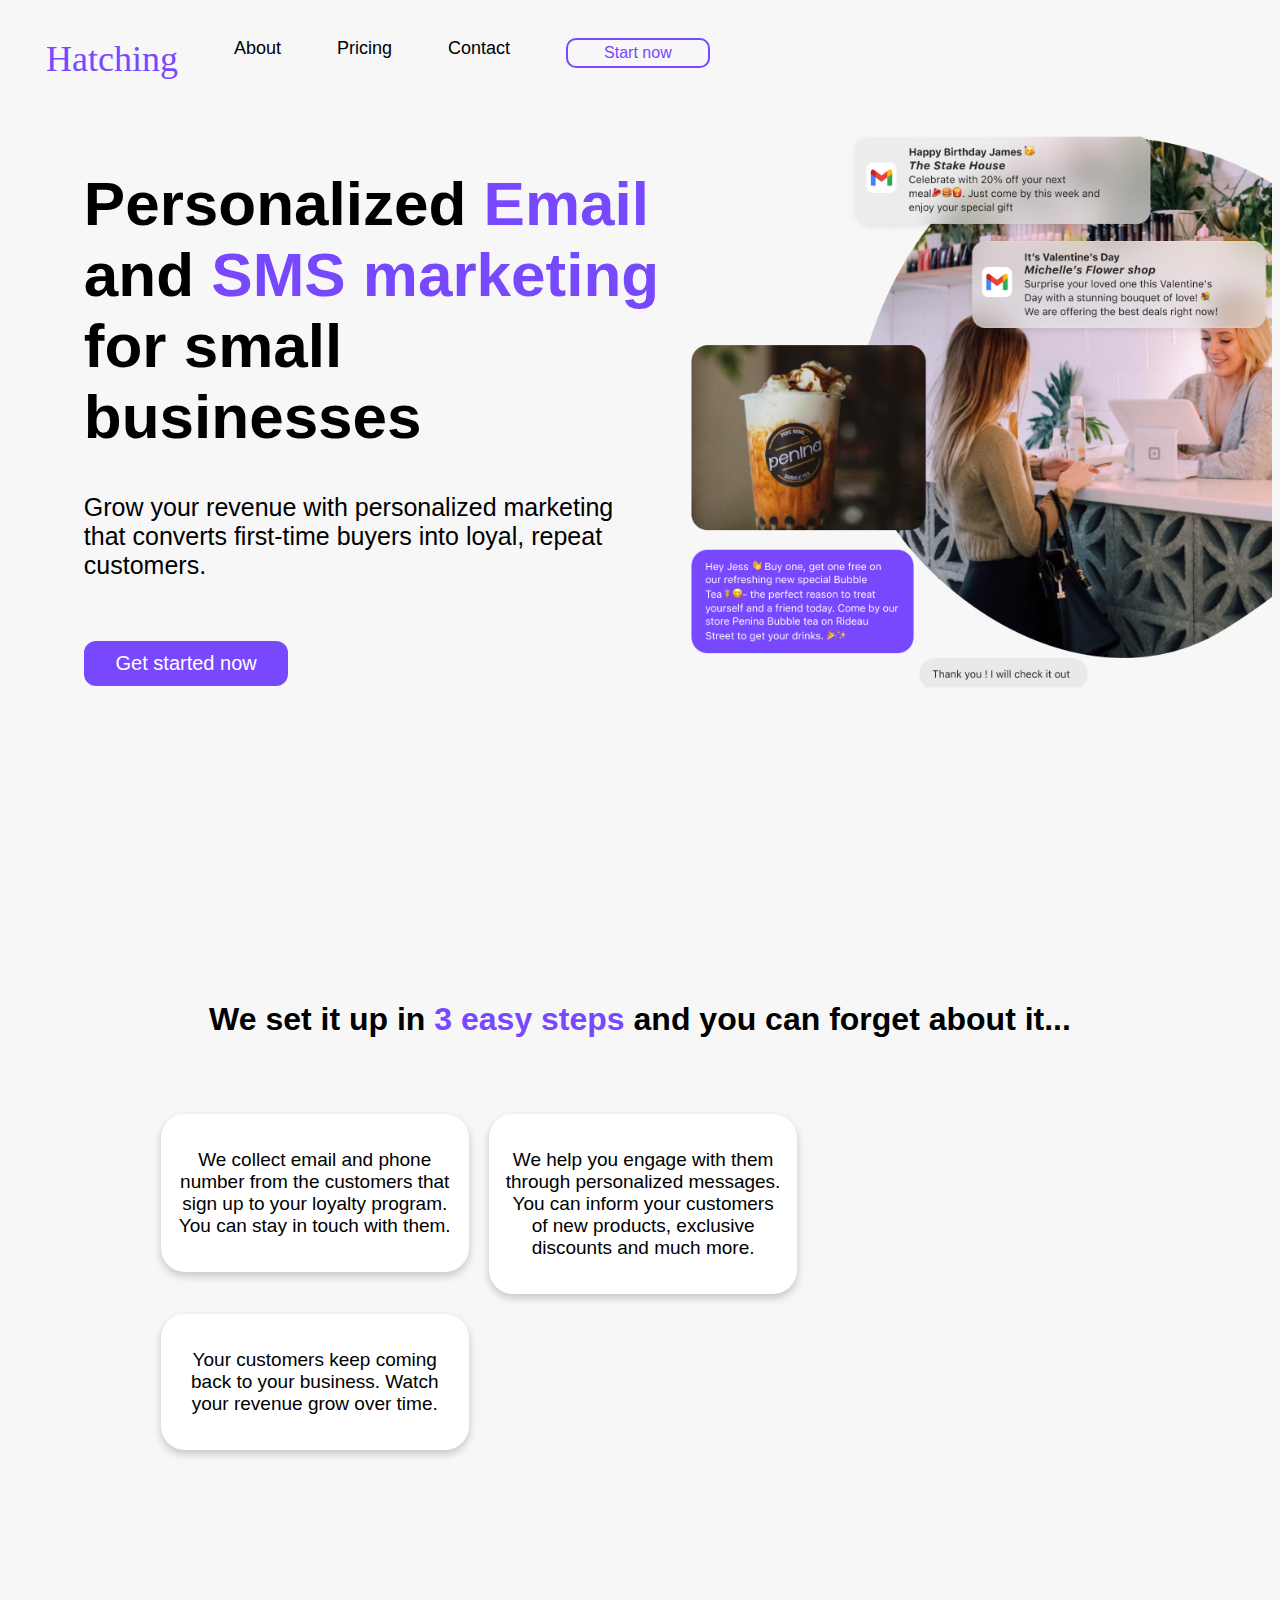
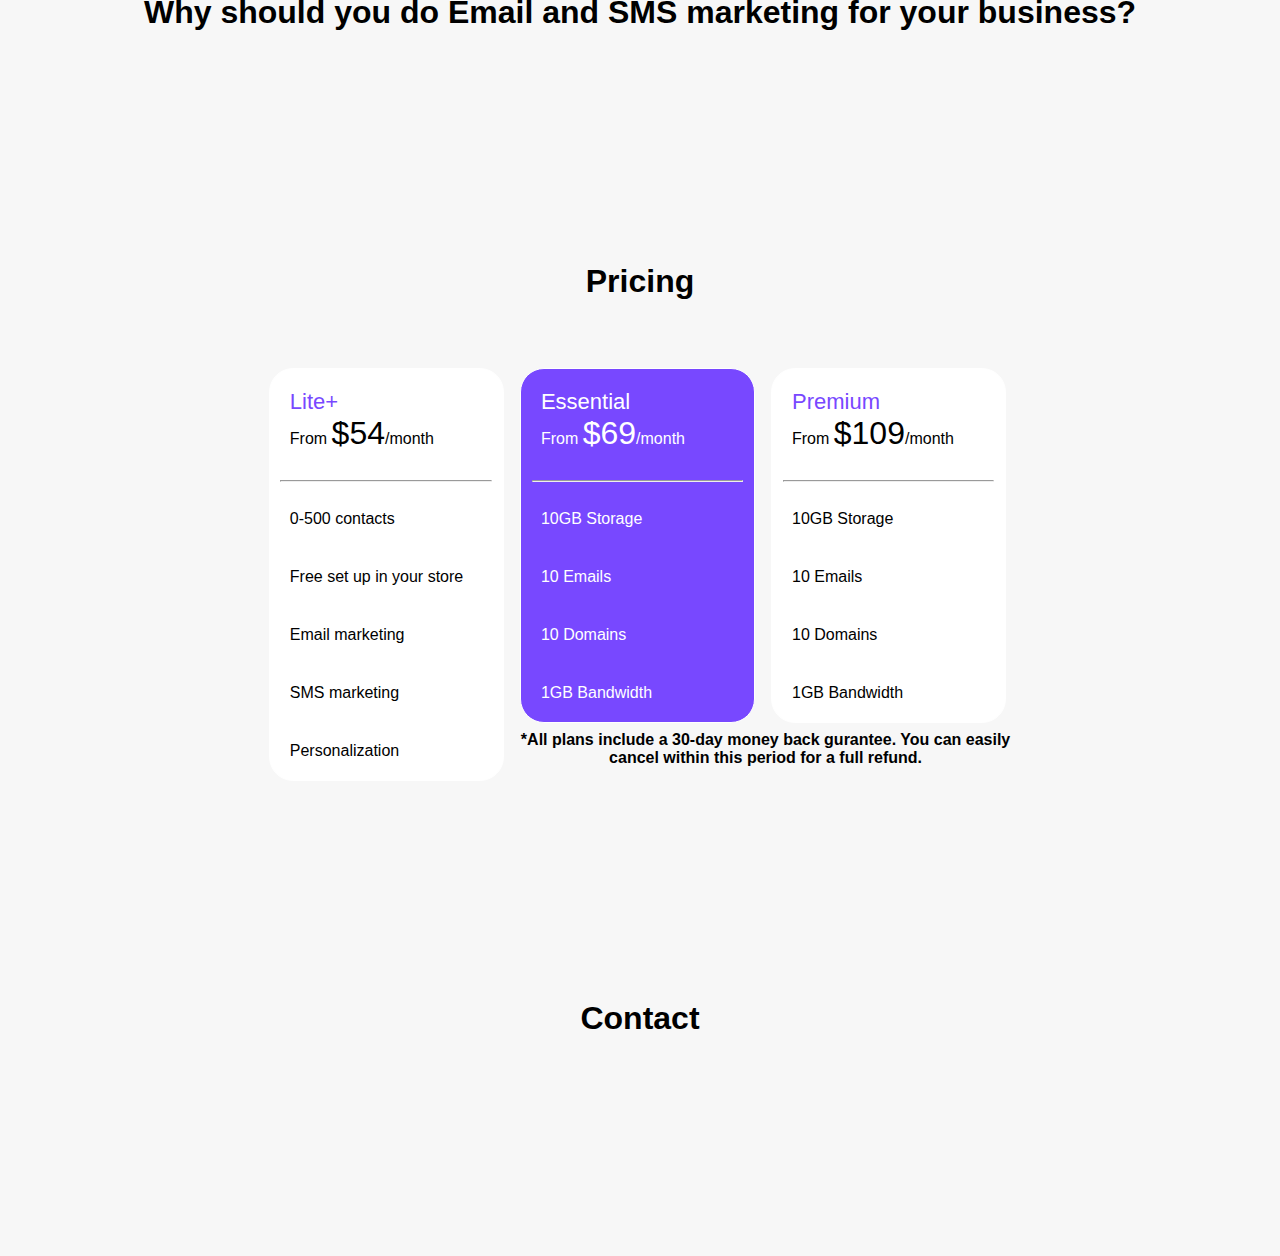
==== web/index.html @ efa7e81a "Initial Commit" ====
<!DOCTYPE html>
<html>

<head>
    <title>Hatcher.ai</title>
    <meta charset="UTF-8">
    <meta name="viewport" content="width=device-width, initial-scale=1.0">
    <link rel="stylesheet" href="style.css">
    <link rel="stylesheet" href="about-cards.css">
    <link rel="stylesheet" href="pricing-cards.css">
    <link href="https://fonts.googleapis.com/css?family=Roboto" rel="stylesheet">
    <link rel="icon" type="image/x-icon" href="">


</head>

<body>
  
    <div class = home id="home">
        <div class = left style="width:50%; float:left;">
            <h1 class="mainHeader">Personalized <p class="purple">Email</p> and <p class="purple">SMS marketing</p> for small businesses</h1>
            <p class="subHeader">Grow your revenue with personalized marketing that converts first-time buyers into loyal, repeat customers.</p>

            <button id="getStartedNow" class="getStartedButton">Get started now</button>
            <br>
            <br>
        </div>
        <div class = right style="width:50%; float:right;">
            <img src="dropImg.png" id="homeImg" style="width:100%; height:90%">
        </div>
       
    </div>

    <div class=about id="about">
        <h1>We set it up in <p class="purple">3 easy steps</p> and you can forget about it...</h1>

        <div class="row">
            <div class="column">
              <div class="card">
                <p>
                    We collect email and phone number from the customers 
                    that sign up to your loyalty program. 
                    You can stay in touch with them.
                </p>
              </div>
            </div>
            <div class="column">
              <div class="card">
                <p>
                    We help you engage with them through personalized messages. 
                    You can inform your customers of new products, 
                    exclusive discounts and much more.
                </p>
              </div>
            </div>
            <div class="column">
              <div class="card">
                <p>
                    Your customers keep coming back to your business. 
                    Watch your revenue grow over time.
                </p>
              </div>
            </div>
          </div>

        <h1>Why should you do Email and SMS marketing for your business?</h1>

    </div>

    <div class=pricing id="pricing">
        <h1>Pricing</h1>
        <div class="pricing-columns">
            <ul class="price">
              <li class="price-header">Lite+</li>
              <li style="padding-top: 0; text-align: left;">From <p class="number">$54</p>/month</li>
              <hr style="width: 90%;">
              <li>0-500 contacts</li>
              <li>Free set up in your store</li>
              <li>Email marketing</li>
              <li>SMS marketing</li>
              <li>Personalization</li>
            </ul>
        </div>

        <div class="pricing-columns">
            <ul class="price" style="color: white; background-color: #7848FF ;">
              <li class="price-header" style="color: white;">Essential</li>
              <li style="padding-top: 0; text-align: left;">From <p class="number">$69</p>/month</li>
              <hr style="width: 90%;">
              <li>10GB Storage</li>
              <li>10 Emails</li>
              <li>10 Domains</li>
              <li>1GB Bandwidth</li>
            </ul>
        </div>

        <div class="pricing-columns">
            <ul class="price">
              <li class="price-header">Premium</li>
              <li style="padding-top: 0; text-align: left;">From <p class="number">$109</p>/month</li>
              <hr style="width: 90%;">
              <li>10GB Storage</li>
              <li>10 Emails</li>
              <li>10 Domains</li>
              <li>1GB Bandwidth</li>
            </ul>
        </div>
        <br>
        <h4>*All plans include a 30-day money back gurantee. You can easily cancel within this period for a full refund.</h4>
    </div>

    <div class=contact id="contact">
        <h1>Contact</h1>
    </div>


    <div class="navbar">

        <a href="#home" id="logo" style="color:#7848FF; font-size: 36px; font-family: Brush Script MT, Brush Script Std, cursive;">Hatching</a>
        <a href="#about">About</a>
        <a href="#pricing">Pricing</a>
        <a href="#contact">Contact</a>
        <button id="startNow">Start now</button>
        
    </div>
    
    <div class="footer">
    </div>
    
    
    
</body>
    <script src=""></script>
</html>
---- web/style.css ----
html{
    overflow: auto;
    font-family:Arial, Helvetica, sans-serif;
    background-color: #F7F7F7;
    color: rgb(0, 0, 0);
    scroll-behavior: smooth;
}

/*scroll bar*/
body::-webkit-scrollbar{
width: 10px;
}
body::-webkit-scrollbar-track{
background: #F7F7F7; 
}
body::-webkit-scrollbar-thumb{
background-color: #7848FF;   
border-radius: 20px;       
border: 3px solid #F7F7F7;
}

/* nav bar */
.navbar {
    padding: 10px;
    overflow: hidden;
    background-color: #F7F7F7;
    position: fixed;
    top: 0; 
    width: 100%;
}
.navbar a {
    float: left;
    display: inline;
    color: rgb(0, 0, 0);
    text-align: center;
    border-radius: 10px;
    margin: 28px;
    font-size: 18px;
    text-decoration: none;
}
.navbar a:hover {
    color: #7848FF;
    border-radius: 10px;
}

.navbar a:active {
    color: black;
    transform: translateY(4px);
}

.navbar #startNow{
    text-align: center;
    padding: 4px 36px;
    border-radius: 10px;
    border: 2px solid #7848FF;
    background-color: transparent;
    color: #7848FF;
    margin: 28px;
    font-size: 16px;
}
.navbar #startNow:hover{
    background-color: #7848FF;
    color: white;
}

/*Home section*/
.home{
    overflow: auto;
    margin-top: 10%;
    margin-left: 6%;
}

.purple{
    display: inline;
    color: #7848FF;
    margin: 0;
    padding: 0;
}

.mainHeader{
    width: 100%;
    font-size: 62px;
}

.subHeader{
    width: 90%;
    font-size: 25px;
}

.getStartedButton{
    color: white;
    font-size: 20px;
    margin: 2%;
    margin-top: 6%;
    margin-left: 0;
    padding: 1.5%;
    padding-left: 5%;
    padding-right: 5%;
    background-color: #7848FF;
    border-color: transparent;
    border-radius: 12px;

}

.about{
    overflow: auto;
    margin-top: 15%;
    margin-left: 6%;
    margin-right: 6%;
    text-align: center;
}

.pricing{
    text-align: center;
    overflow: auto;
    margin-top: 15%;
    margin-left: 20%;
    margin-right: 20%;
}

.contact{
    text-align: center;
    overflow: auto;
    margin-top: 15%;
    margin-left: 6%;
    margin-right: 6%;
}



.footer{
overflow: auto;
margin-top: 15%;

}
---- web/about-cards.css ----
/* Float four columns side by side */
.column {
    float: left;
    width: 31.5%;
    padding: 10px;
  }
  
  /* Remove extra left and right margins, due to padding in columns */
  .row {
    margin: 6%;
    margin-bottom: 12%;
    }
  
  /* Clear floats after the columns */
  .row:after {
    content: "";
    display: table;
    clear: both;
  }
  
  /* Style the counter cards */
  .card {
    box-shadow: 0 4px 8px 0 rgba(0, 0, 0, 0.2); /* this adds the "card" effect */
    padding: 16px;
    text-align: center;
    font-size: 19px;
    background-color: white;
    border-radius: 24px;
  }


  /* Responsive columns - one column layout (vertical) on small screens */
  @media screen and (max-width: 600px) {
    .column {
      width: 100%;
      display: block;
      margin-bottom: 20px;
    }
  }
---- web/pricing-cards.css ----
.pricing-columns {
    margin-top: 5%;
    float: left;
    width: 31%;
    padding: 8px;
    border-radius: 24px;
  }
  
  .price {
    background-color: white;
    list-style-type: none;
    border: 1px solid white;
    margin: 0;
    padding: 0;
    -webkit-transition: 0.3s;
    transition: 0.3s;
    border-radius: 24px;
  }

  
  .price .price-header {
    text-align: left;
    color: #7848FF;
    font-size: 22px;
    padding-bottom: 0;

  }
  
  .price li {
    border-bottom: 1px transparent;
    padding: 20px;
    text-align: left;
  }
  
  .price .number {
    display: inline;
    margin: 0;
    padding: 0;
    font-size: 32px;
  }
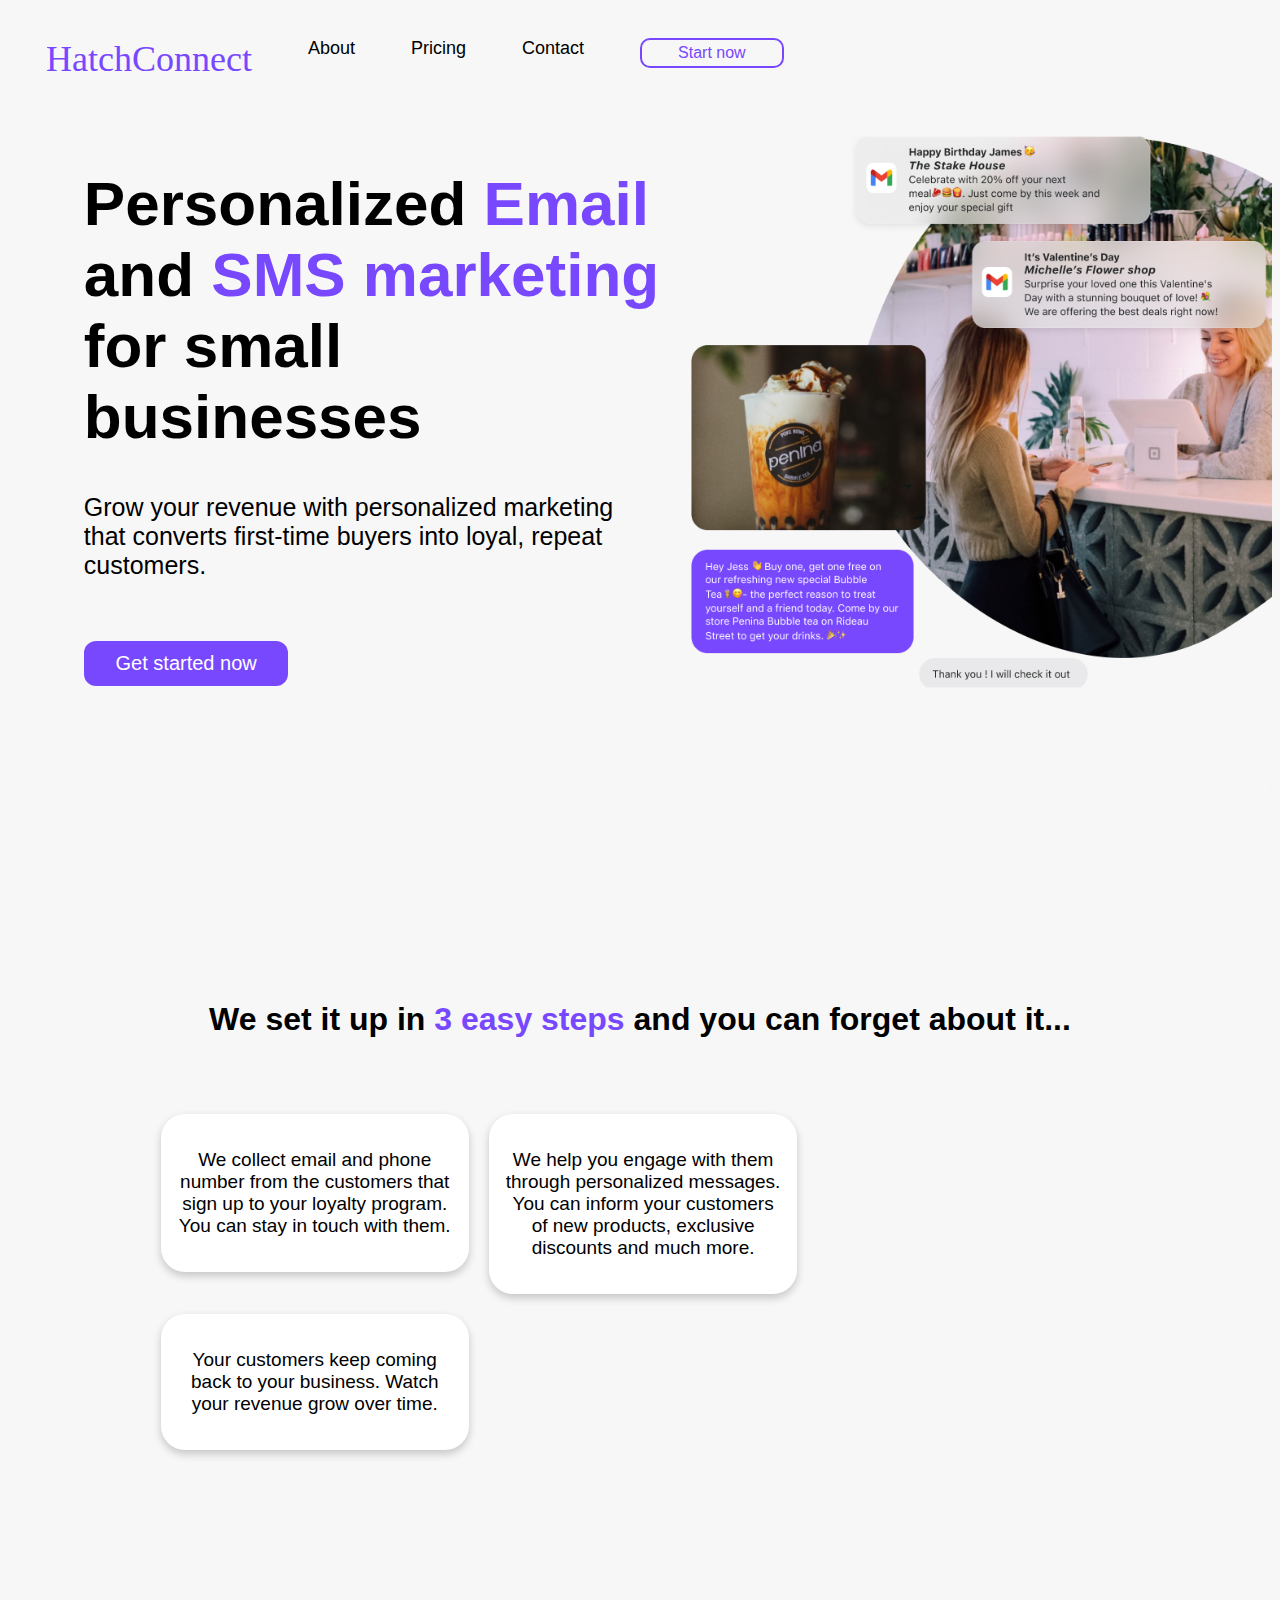
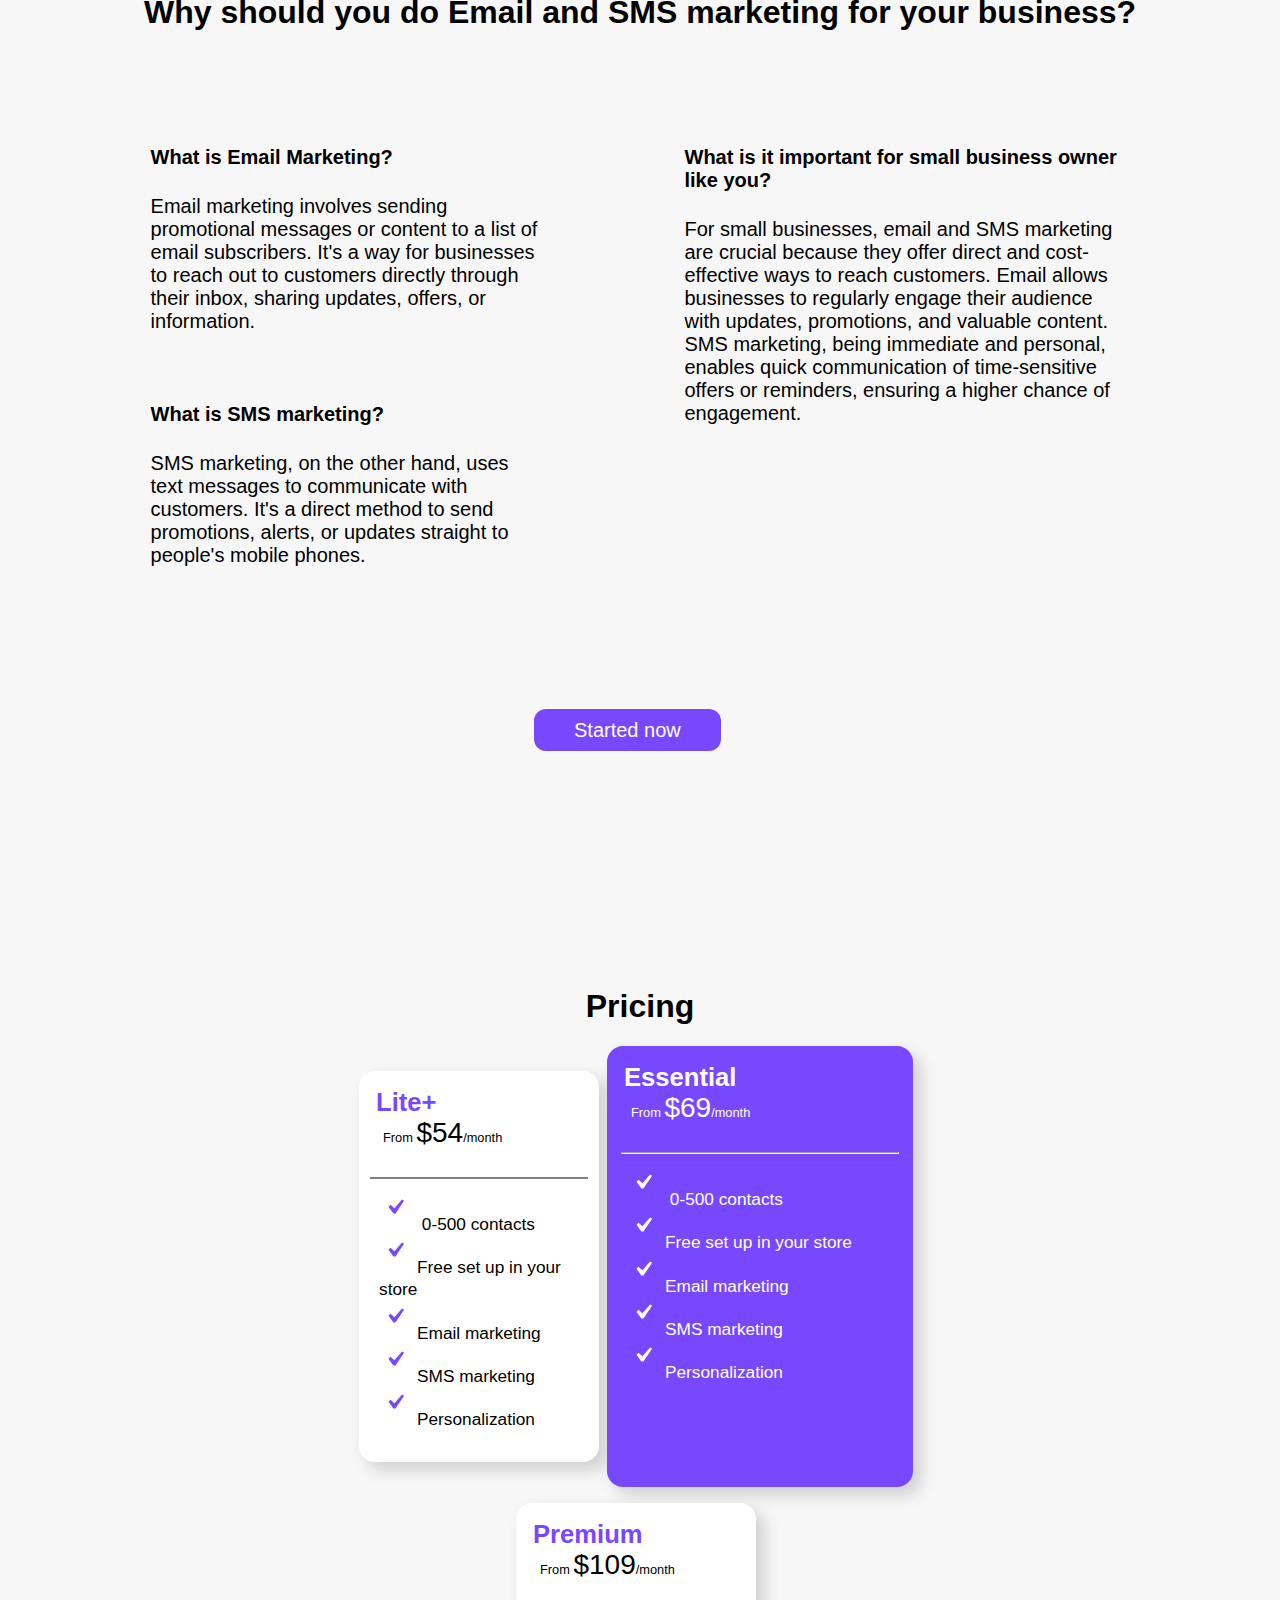
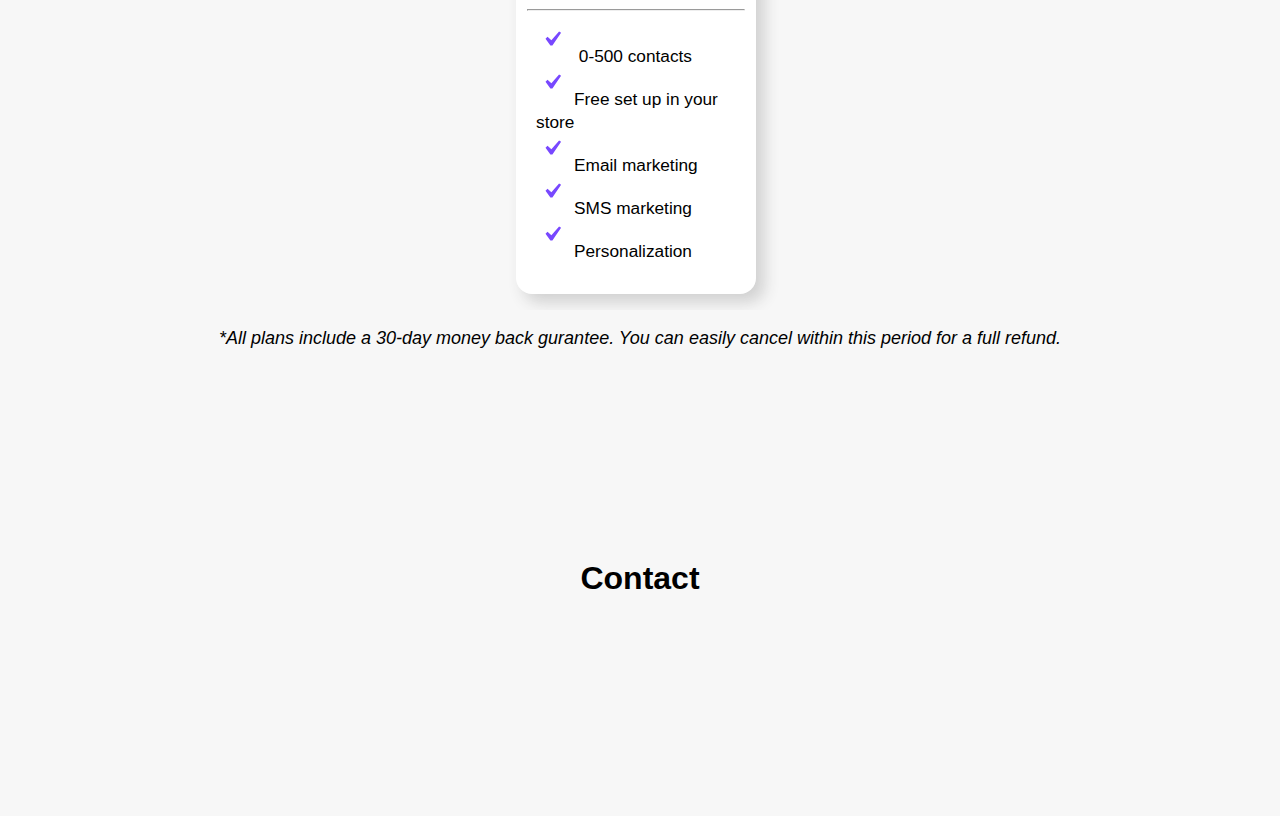
==== commit 6b4e5b17: "fixed minor structure and added a form group" ====
--- a/web/index.html
+++ b/web/index.html
@@ -2,7 +2,7 @@
 <html>
 
 <head>
-    <title>Hatcher.ai</title>
+    <title>HatchConnect</title>
     <meta charset="UTF-8">
     <meta name="viewport" content="width=device-width, initial-scale=1.0">
     <link rel="stylesheet" href="style.css">
@@ -64,50 +64,163 @@
           </div>
 
         <h1>Why should you do Email and SMS marketing for your business?</h1>
-
+        
+        <div class = left style="width:35%; float:left; font-size: 20px; margin-left: 6%; margin-top: 6%;">
+          <h4 align="left">What is Email Marketing?</h4>
+          <p align="left">Email marketing involves sending promotional messages or content to a list of email subscribers. 
+            It's a way for businesses to reach out to customers directly through their inbox, sharing updates, offers, or information. 
+          </p>
+          <br>
+          <h4 align="left">What is SMS marketing?</h4>
+          <p align="left">SMS marketing, on the other hand, uses text messages to communicate with customers. 
+            It's a direct method to send promotions, alerts, or updates straight to people's mobile phones.
+          </p>
+          
+          <br>
+          <br>
+        </div>
+        <div class = right style="width:40%; float:right; font-size: 20px; padding-right: 6%; margin-top: 6%;">
+          <h4 align="left">What is it important for small business owner like you?</h4>
+          <p align="left">For small businesses, email and SMS marketing are crucial because they offer direct and cost-effective ways to reach customers. 
+            Email allows businesses to regularly engage their audience with updates, promotions, and valuable content. SMS marketing, being immediate and personal, 
+            enables quick communication of time-sensitive offers or reminders, ensuring a higher chance of engagement.
+          </p>
+        </div>
+        <br>
+    </div>
+    <div style="text-align: center;">
+      <button id="getStartedNow2" class="getStartedButton" style="padding-top:0.6%; padding-bottom:0.6%; padding-left:3%; padding-right:3%;">Started now</button>
     </div>
 
     <div class=pricing id="pricing">
-        <h1>Pricing</h1>
-        <div class="pricing-columns">
-            <ul class="price">
-              <li class="price-header">Lite+</li>
-              <li style="padding-top: 0; text-align: left;">From <p class="number">$54</p>/month</li>
-              <hr style="width: 90%;">
-              <li>0-500 contacts</li>
-              <li>Free set up in your store</li>
-              <li>Email marketing</li>
-              <li>SMS marketing</li>
-              <li>Personalization</li>
+      <h1>Pricing</h1>
+      <main>
+        <div class="card-standard" >
+          <div class="card-header header-standard" style="background-color: white;">
+            <h1 style="margin-bottom: 0; margin-left: 17px; color: #7848FF;">Lite+</h1>
+            <p style=" margin-top: 0; margin-bottom: 28px; margin-left: 24px; color: black;">From <span class="number">$54</span>/month</p>
+            <hr color="grey" style="width: 90%;">
+          </div>
+          <div class="card-body">
+            <div class="card-element-hidden-standard">
+              <ul class="card-element-container">
+                <li class="card-element" style="display: flexbox;">
+                  <svg width="38" height="38" viewBox="0 0 38 38" fill="none" xmlns="http://www.w3.org/2000/svg">
+                    <path id="Vector" d="M23.0916 7.45898L25.1016 8.86898L16.3866 21.439H14.3766L9.5166 14.629L11.5266 12.754L15.3816 16.354L23.0916 7.45898Z" fill="#7848FF"/>
+                  </svg>
+                  0-500 contacts
+                </li>
+                <li class="card-element" style="display: flexbox;">
+                  <svg width="38" height="38" viewBox="0 0 38 38" fill="none" xmlns="http://www.w3.org/2000/svg">
+                    <path id="Vector" d="M23.0916 7.45898L25.1016 8.86898L16.3866 21.439H14.3766L9.5166 14.629L11.5266 12.754L15.3816 16.354L23.0916 7.45898Z" fill="#7848FF"/>
+                  </svg>Free set up in your store
+                </li>
+                <li class="card-element" style="display: flexbox;">
+                  <svg width="38" height="38" viewBox="0 0 38 38" fill="none" xmlns="http://www.w3.org/2000/svg">
+                    <path id="Vector" d="M23.0916 7.45898L25.1016 8.86898L16.3866 21.439H14.3766L9.5166 14.629L11.5266 12.754L15.3816 16.354L23.0916 7.45898Z" fill="#7848FF"/>
+                  </svg>Email marketing
+                </li>
+                <li class="card-element" style="display: flexbox;">
+                  <svg width="38" height="38" viewBox="0 0 38 38" fill="none" xmlns="http://www.w3.org/2000/svg">
+                    <path id="Vector" d="M23.0916 7.45898L25.1016 8.86898L16.3866 21.439H14.3766L9.5166 14.629L11.5266 12.754L15.3816 16.354L23.0916 7.45898Z" fill="#7848FF"/>
+                  </svg>SMS marketing
+                </li>
+                <li class="card-element" style="display: flexbox;">
+                  <svg width="38" height="38" viewBox="0 0 38 38" fill="none" xmlns="http://www.w3.org/2000/svg">
+                    <path id="Vector" d="M23.0916 7.45898L25.1016 8.86898L16.3866 21.439H14.3766L9.5166 14.629L11.5266 12.754L15.3816 16.354L23.0916 7.45898Z" fill="#7848FF"/>
+                  </svg>Personalization
+                </li>
+              </ul>
+            </div>
+          </div>
+        </div>
+  
+      <div class="card-standard" style="background-color: #7848FF; width: 306px; height: 433px;">
+        <div class="card-header header-standard">
+          <h1 style="margin-bottom: 0; margin-left: 17px;">Essential</h1>
+          <p style="margin-top: 0; margin-bottom: 28px; margin-left: 24px;">From <span class="number" style="color: white;">$69</span>/month</p>
+          <hr style="width: 90%;">
+        </div>
+        <div class="card-body">
+          <div class="card-element-hidden-standard">
+            <ul class="card-element-container" style="color: white;">
+              <li class="card-element" style="display: flexbox;">
+                <svg width="38" height="38" viewBox="0 0 38 38" fill="none" xmlns="http://www.w3.org/2000/svg">
+                  <path id="Vector" d="M23.0916 7.45898L25.1016 8.86898L16.3866 21.439H14.3766L9.5166 14.629L11.5266 12.754L15.3816 16.354L23.0916 7.45898Z" fill="white"/>
+                </svg>
+                0-500 contacts
+              </li>
+              <li class="card-element" style="display: flexbox;">
+                <svg width="38" height="38" viewBox="0 0 38 38" fill="none" xmlns="http://www.w3.org/2000/svg">
+                  <path id="Vector" d="M23.0916 7.45898L25.1016 8.86898L16.3866 21.439H14.3766L9.5166 14.629L11.5266 12.754L15.3816 16.354L23.0916 7.45898Z" fill="white"/>
+                </svg>Free set up in your store
+              </li>
+              <li class="card-element" style="display: flexbox;">
+                <svg width="38" height="38" viewBox="0 0 38 38" fill="none" xmlns="http://www.w3.org/2000/svg">
+                  <path id="Vector" d="M23.0916 7.45898L25.1016 8.86898L16.3866 21.439H14.3766L9.5166 14.629L11.5266 12.754L15.3816 16.354L23.0916 7.45898Z" fill="white"/>
+                </svg>Email marketing
+              </li>
+              <li class="card-element" style="display: flexbox;">
+                <svg width="38" height="38" viewBox="0 0 38 38" fill="none" xmlns="http://www.w3.org/2000/svg">
+                  <path id="Vector" d="M23.0916 7.45898L25.1016 8.86898L16.3866 21.439H14.3766L9.5166 14.629L11.5266 12.754L15.3816 16.354L23.0916 7.45898Z" fill="white"/>
+                </svg>SMS marketing
+              </li>
+              <li class="card-element" style="display: flexbox;">
+                <svg width="38" height="38" viewBox="0 0 38 38" fill="none" xmlns="http://www.w3.org/2000/svg">
+                  <path id="Vector" d="M23.0916 7.45898L25.1016 8.86898L16.3866 21.439H14.3766L9.5166 14.629L11.5266 12.754L15.3816 16.354L23.0916 7.45898Z" fill="white"/>
+                </svg>Personalization
+              </li>
             </ul>
-        </div>
-
-        <div class="pricing-columns">
-            <ul class="price" style="color: white; background-color: #7848FF ;">
-              <li class="price-header" style="color: white;">Essential</li>
-              <li style="padding-top: 0; text-align: left;">From <p class="number">$69</p>/month</li>
-              <hr style="width: 90%;">
-              <li>10GB Storage</li>
-              <li>10 Emails</li>
-              <li>10 Domains</li>
-              <li>1GB Bandwidth</li>
+          </div>
+        </div>
+      </div>
+
+
+      <div class="card-standard">
+        <div class="card-header header-standard" style="background-color: white;">
+          <h1 style="margin-bottom: 0; margin-left: 17px; color: #7848FF;">Premium</h1>
+          <p style="margin-top: 0; margin-bottom: 28px; margin-left: 24px; color: black;">From <span class="number">$109</span>/month</p>
+          <hr style="width: 90%;">
+        </div>
+        <div class="card-body">
+          <div class="card-element-hidden-standard">
+            <ul class="card-element-container">
+              <li class="card-element" style="display: flexbox;">
+                <svg width="38" height="38" viewBox="0 0 38 38" fill="none" xmlns="http://www.w3.org/2000/svg">
+                  <path id="Vector" d="M23.0916 7.45898L25.1016 8.86898L16.3866 21.439H14.3766L9.5166 14.629L11.5266 12.754L15.3816 16.354L23.0916 7.45898Z" fill="#7848FF"/>
+                </svg>
+                0-500 contacts
+              </li>
+              <li class="card-element" style="display: flexbox;">
+                <svg width="38" height="38" viewBox="0 0 38 38" fill="none" xmlns="http://www.w3.org/2000/svg">
+                  <path id="Vector" d="M23.0916 7.45898L25.1016 8.86898L16.3866 21.439H14.3766L9.5166 14.629L11.5266 12.754L15.3816 16.354L23.0916 7.45898Z" fill="#7848FF"/>
+                </svg>Free set up in your store
+              </li>
+              <li class="card-element" style="display: flexbox;">
+                <svg width="38" height="38" viewBox="0 0 38 38" fill="none" xmlns="http://www.w3.org/2000/svg">
+                  <path id="Vector" d="M23.0916 7.45898L25.1016 8.86898L16.3866 21.439H14.3766L9.5166 14.629L11.5266 12.754L15.3816 16.354L23.0916 7.45898Z" fill="#7848FF"/>
+                </svg>Email marketing
+              </li>
+              <li class="card-element" style="display: flexbox;">
+                <svg width="38" height="38" viewBox="0 0 38 38" fill="none" xmlns="http://www.w3.org/2000/svg">
+                  <path id="Vector" d="M23.0916 7.45898L25.1016 8.86898L16.3866 21.439H14.3766L9.5166 14.629L11.5266 12.754L15.3816 16.354L23.0916 7.45898Z" fill="#7848FF"/>
+                </svg>SMS marketing
+              </li>
+              <li class="card-element" style="display: flexbox;">
+                <svg width="38" height="38" viewBox="0 0 38 38" fill="none" xmlns="http://www.w3.org/2000/svg">
+                  <path id="Vector" d="M23.0916 7.45898L25.1016 8.86898L16.3866 21.439H14.3766L9.5166 14.629L11.5266 12.754L15.3816 16.354L23.0916 7.45898Z" fill="#7848FF"/>
+                </svg>Personalization
+              </li>
             </ul>
-        </div>
-
-        <div class="pricing-columns">
-            <ul class="price">
-              <li class="price-header">Premium</li>
-              <li style="padding-top: 0; text-align: left;">From <p class="number">$109</p>/month</li>
-              <hr style="width: 90%;">
-              <li>10GB Storage</li>
-              <li>10 Emails</li>
-              <li>10 Domains</li>
-              <li>1GB Bandwidth</li>
-            </ul>
-        </div>
-        <br>
-        <h4>*All plans include a 30-day money back gurantee. You can easily cancel within this period for a full refund.</h4>
-    </div>
+          </div>
+        </div>
+      </div>
+      <main>
+    </div>
+    <div style="text-align: center;">
+      <i><p style="font-size: 18px;">*All plans include a 30-day money back gurantee. You can easily cancel within this period for a full refund.</p></i>
+    </div>
+    
 
     <div class=contact id="contact">
         <h1>Contact</h1>
@@ -116,7 +229,7 @@
 
     <div class="navbar">
 
-        <a href="#home" id="logo" style="color:#7848FF; font-size: 36px; font-family: Brush Script MT, Brush Script Std, cursive;">Hatching</a>
+        <a href="#home" id="logo" style="color:#7848FF; font-size: 36px; font-family: Brush Script MT, Brush Script Std, cursive;">HatchConnect</a>
         <a href="#about">About</a>
         <a href="#pricing">Pricing</a>
         <a href="#contact">Contact</a>
@@ -130,5 +243,5 @@
     
     
 </body>
-    <script src=""></script>
+    <script src="script.js"></script>
 </html>--- a/web/pricing-cards.css
+++ b/web/pricing-cards.css
@@ -1,41 +1,72 @@
-.pricing-columns {
-    margin-top: 5%;
-    float: left;
-    width: 31%;
-    padding: 8px;
-    border-radius: 24px;
-  }
+main {
   
-  .price {
-    background-color: white;
-    list-style-type: none;
-    border: 1px solid white;
-    margin: 0;
-    padding: 0;
-    -webkit-transition: 0.3s;
-    transition: 0.3s;
-    border-radius: 24px;
-  }
+  display: flex;
+  justify-content: center;
+  align-items: center;
+  flex-wrap: wrap;
+}
+.card-basic,
+.card-standard,
+.card-premium {
+  margin: 0 0.5rem 1rem 0;
+  padding: 0 0 0.5rem 0;
+  width: 15rem;
+  background: white;
+  color: black;
+  text-align: left;
+  border-radius: 1rem;
+  box-shadow: 0.5rem 0.5rem 1rem rgba(51, 51, 51, 0.2);
+  overflow: hidden;
+  transition: all 0.1ms ease-in-out;
+}
+.card-basic:hover,
+.card-standard:hover,
+.card-premium:hover {
+  transform: scale(1.02);
+}
+.card-header {
+  height: 5rem;
+  font-size: 0.8rem;
+  padding: 0;
+  color: #fff;
+}
+.header-basic,
+.btn-basic {
+  background: linear-gradient(135deg, rgb(0, 119, 238), #06c766);
+}
+.header-standard,
+.btn-standard {
+  background-color: #7848FF;
+}
+.header-premium,
+.btn-premium {
+  background: linear-gradient(135deg, #eea300, #ee5700);
+}
+.card-body {
+  padding: 0.5rem 0;
+}
+.card-body h2 {
+  font-size: 2rem;
+  font-weight: 700;
+}
+.card-element-container {
+  color: black;
+  list-style: none;
+  padding-left: 20px;
+}
+.card-element {
+ font-size: 17.26px;
+ line-height: 22.19px;
+ word-wrap: break-word
+}
+.card-element-hidden {
+  display: none;
+}
 
-  
-  .price .price-header {
-    text-align: left;
-    color: #7848FF;
-    font-size: 22px;
-    padding-bottom: 0;
-
-  }
-  
-  .price li {
-    border-bottom: 1px transparent;
-    padding: 20px;
-    text-align: left;
-  }
-  
-  .price .number {
-    display: inline;
-    margin: 0;
-    padding: 0;
-    font-size: 32px;
-  }
-  +.number{
+  display: inline;
+  margin: 0;
+  padding: 0;
+  font-size: 28px;
+  color: black;
+}